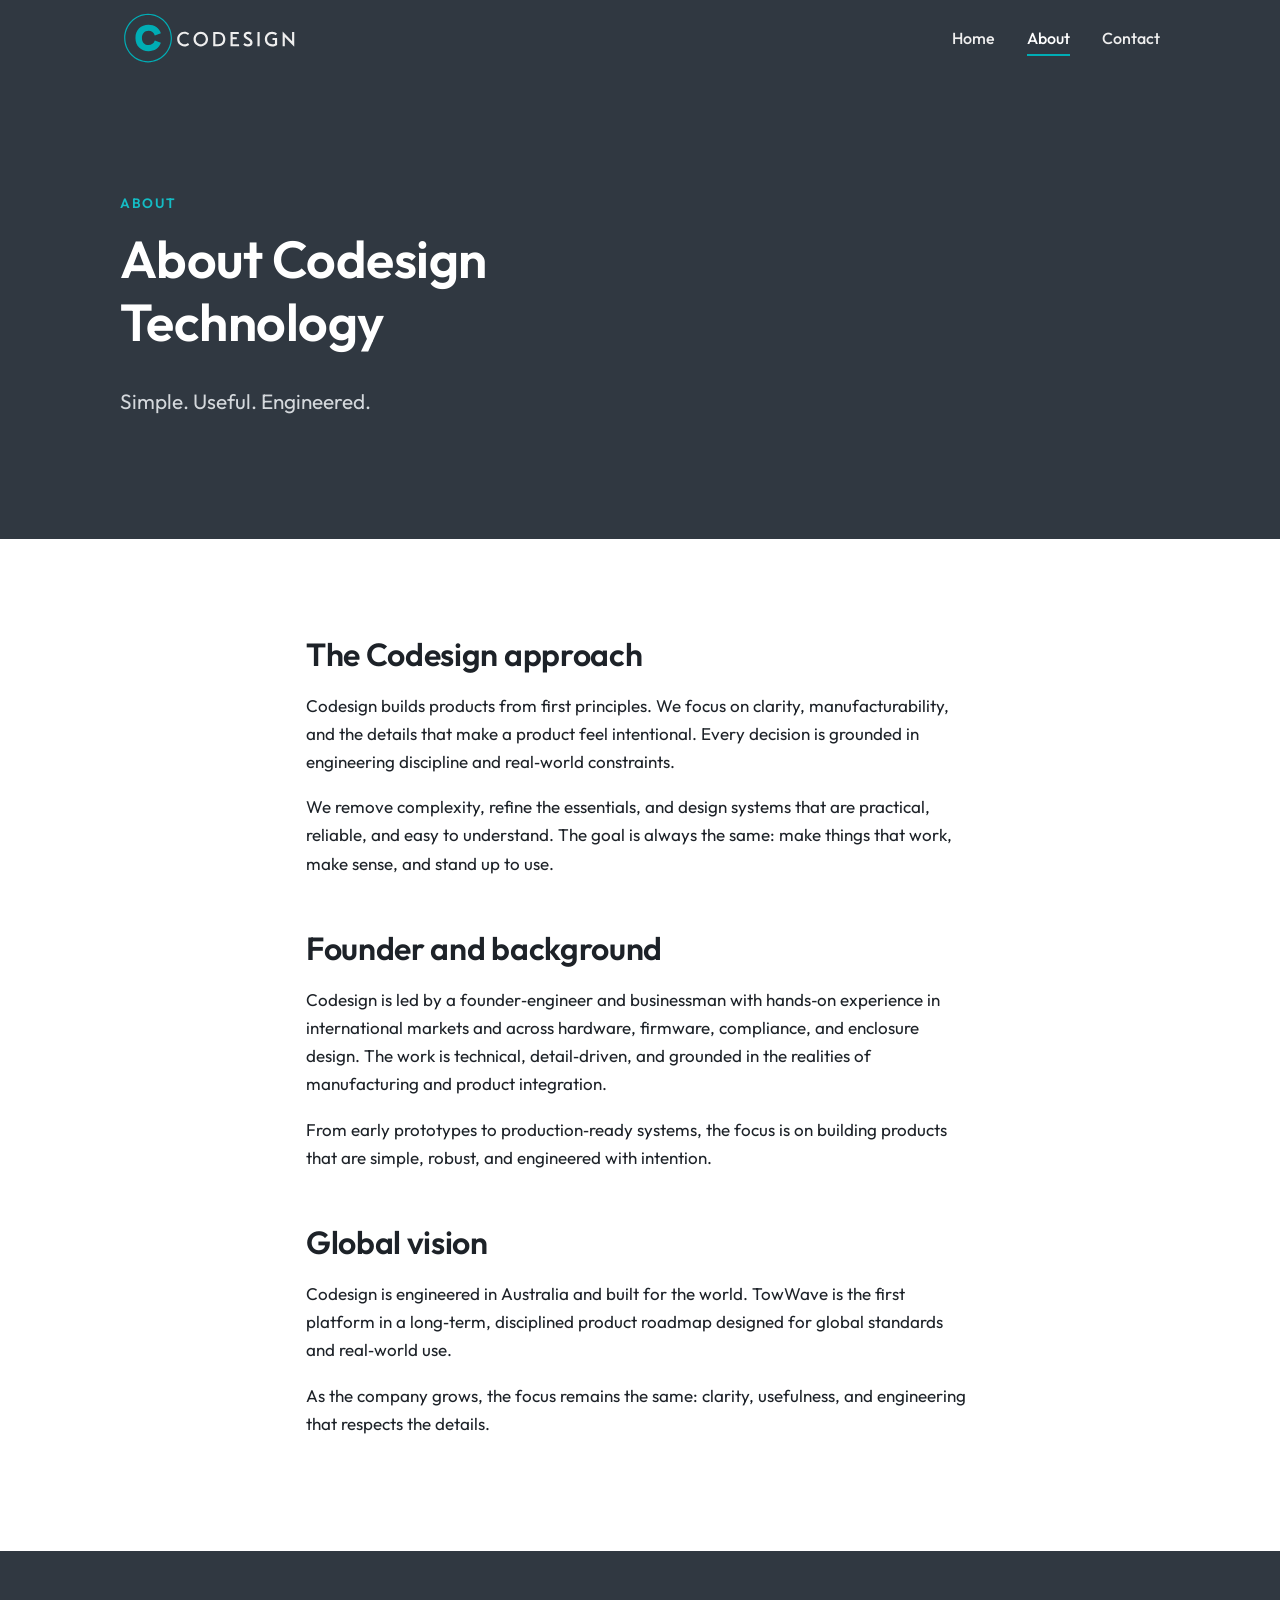
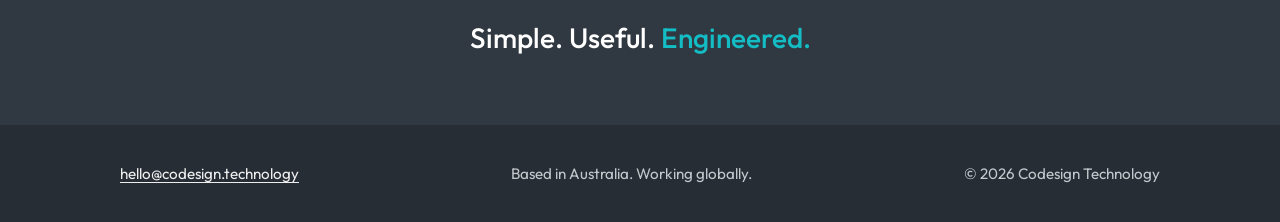
==== public/about/index.html @ b98c662e "Serve only public/ from the Worker and use the custom 404 page README, .gitignore and config were pu" ====
<!doctype html>
<html lang="en-AU">
<head>
  <meta charset="utf-8">
  <meta name="viewport" content="width=device-width, initial-scale=1">
  <title>About | Codesign Technology</title>
  <meta name="description" content="Codesign builds products from first principles, with a focus on clarity, manufacturability and engineering discipline. TowWave is our first platform.">
  <link rel="canonical" href="https://www.codesign.technology/about/">
  <meta name="theme-color" content="#303841">
  <link rel="icon" href="/favicon.ico" sizes="48x48">
  <link rel="icon" href="/favicon.svg" type="image/svg+xml">
  <link rel="apple-touch-icon" href="/apple-touch-icon.png">
  <link rel="manifest" href="/site.webmanifest">
  <link rel="preload" href="/assets/fonts/outfit-latin.woff2" as="font" type="font/woff2" crossorigin>
  <link rel="stylesheet" href="/assets/css/site.css">
  <script src="/assets/js/site.js" defer></script>
  <meta property="og:type" content="website">
  <meta property="og:site_name" content="Codesign Technology">
  <meta property="og:title" content="About | Codesign Technology">
  <meta property="og:description" content="Codesign builds products from first principles, with a focus on clarity, manufacturability and engineering discipline. TowWave is our first platform.">
  <meta property="og:url" content="https://www.codesign.technology/about/">
  <meta property="og:image" content="https://www.codesign.technology/og-image.png">
  <meta property="og:image:width" content="1200">
  <meta property="og:image:height" content="630">
  <meta property="og:locale" content="en_AU">
  <meta name="twitter:card" content="summary_large_image">
</head>
<body>
  <a class="skip-link" href="#main">Skip to content</a>
  <header class="site-header">
    <div class="wrap">
      <a class="brand" href="/" aria-label="Codesign Technology home">
        <img src="/assets/img/codesign-logo-dark-bg.svg" alt="Codesign" width="180" height="53">
      </a>
      <nav class="nav" aria-label="Main">
        <ul>
          <li><a href="/">Home</a></li>
          <li><a href="/about/" aria-current="page">About</a></li>
          <li><a href="/contact/">Contact</a></li>
        </ul>
      </nav>
    </div>
  </header>

  <main id="main">
    <section class="hero">
      <div class="wrap">
        <span class="eyebrow">About</span>
        <h1>About Codesign Technology</h1>
        <p class="lead">Simple. Useful. Engineered.</p>
      </div>
    </section>

    <section class="section">
      <div class="wrap prose">
        <h2>The Codesign approach</h2>
        <p>Codesign builds products from first principles. We focus on clarity, manufacturability, and the details that make a product feel intentional. Every decision is grounded in engineering discipline and real&#8209;world constraints.</p>
        <p>We remove complexity, refine the essentials, and design systems that are practical, reliable, and easy to understand. The goal is always the same: make things that work, make sense, and stand up to use.</p>

        <h2>Founder and background</h2>
        <p>Codesign is led by a founder&#8209;engineer and businessman with hands&#8209;on experience in international markets and across hardware, firmware, compliance, and enclosure design. The work is technical, detail&#8209;driven, and grounded in the realities of manufacturing and product integration.</p>
        <p>From early prototypes to production&#8209;ready systems, the focus is on building products that are simple, robust, and engineered with intention.</p>

        <h2>Global vision</h2>
        <p>Codesign is engineered in Australia and built for the world. TowWave is the first platform in a long&#8209;term, disciplined product roadmap designed for global standards and real&#8209;world use.</p>
        <p>As the company grows, the focus remains the same: clarity, usefulness, and engineering that respects the details.</p>
      </div>
    </section>

    <section class="band">
      <div class="wrap">
        <p>Simple. Useful. <span>Engineered.</span></p>
      </div>
    </section>
  </main>

  <footer class="site-footer">
    <div class="wrap">
      <p><a href="mailto:hello@codesign.technology">hello@codesign.technology</a></p>
      <p>Based in Australia. Working globally.</p>
      <p>&copy; <span data-year>2026</span> Codesign Technology</p>
    </div>
  </footer>
</body>
</html>
---- assets/css/site.css ----
/* Codesign Technology — site styles. Brand guide v1.0 (Nov 2026). */

@font-face {
  font-family: "Outfit";
  src: url("/assets/fonts/outfit-latin.woff2") format("woff2");
  font-weight: 100 900;
  font-style: normal;
  font-display: swap;
}

:root {
  --teal: #00adb5;
  --teal-dark: #00757b; /* brand teal darkened for small text on white/grey (WCAG AA) */
  --teal-light: #14bcc4; /* brand teal lifted for small text on slate (WCAG AA) */
  --slate: #303841;
  --slate-deep: #262d34;
  --grey: #eeeeee;
  --ink: #1d2228;
  --muted: #5b646e;
  --white: #ffffff;
  --radius: 10px;
  --max: 1120px;
  --gutter: clamp(16px, 4vw, 40px);
  --font: "Outfit", "Century Gothic", system-ui, -apple-system, "Segoe UI", sans-serif;
}

*, *::before, *::after { box-sizing: border-box; }

html { -webkit-text-size-adjust: 100%; scroll-behavior: smooth; }
@media (prefers-reduced-motion: reduce) { html { scroll-behavior: auto; } }

body {
  margin: 0;
  font-family: var(--font);
  font-size: 1.0625rem;
  line-height: 1.65;
  color: var(--ink);
  background: var(--white);
  display: flex;
  flex-direction: column;
  min-height: 100vh;
}

main { flex: 1; }

img, svg { max-width: 100%; height: auto; display: block; }

h1, h2, h3 { line-height: 1.2; font-weight: 600; letter-spacing: -0.01em; margin: 0 0 0.6em; }
h1 { font-size: clamp(2rem, 5vw, 3.25rem); }
h2 { font-size: clamp(1.5rem, 3vw, 2rem); }
h3 { font-size: 1.2rem; }
p { margin: 0 0 1em; }

a { color: var(--teal-dark); text-underline-offset: 3px; }
a:hover { color: var(--slate); }

:focus-visible { outline: 3px solid var(--teal); outline-offset: 3px; border-radius: 4px; }

.skip-link {
  position: absolute; left: -9999px; top: 0;
  background: var(--teal); color: var(--slate); padding: 8px 14px; z-index: 10; font-weight: 600;
}
.skip-link:focus { left: 16px; top: 12px; }

.wrap { max-width: var(--max); margin: 0 auto; padding: 0 var(--gutter); }

/* ---------- Header ---------- */
.site-header { background: var(--slate); color: var(--grey); }
.site-header .wrap {
  display: flex; align-items: center; justify-content: space-between;
  gap: 16px; min-height: 76px; flex-wrap: wrap;
}
.brand { display: block; width: 180px; flex-shrink: 0; }
.brand img { width: 100%; }

.nav ul { list-style: none; display: flex; gap: clamp(14px, 3vw, 32px); margin: 0; padding: 0; }
.nav a {
  color: var(--grey); text-decoration: none; font-weight: 500; font-size: 1rem;
  padding: 6px 0; border-bottom: 2px solid transparent;
}
.nav a:hover { color: var(--white); border-bottom-color: var(--teal); }
.nav a[aria-current="page"] { color: var(--white); border-bottom-color: var(--teal); }

/* ---------- Hero ---------- */
.hero { background: var(--slate); color: var(--grey); padding: clamp(48px, 9vw, 112px) 0 clamp(56px, 10vw, 120px); }
.hero h1 { color: var(--white); max-width: 18ch; }
.hero .eyebrow { color: var(--teal-light); }
.hero .lead { font-size: clamp(1.1rem, 2vw, 1.3rem); max-width: 60ch; color: #d4d8dc; margin-bottom: 0; }
.eyebrow {
  display: inline-block; color: var(--teal-dark); font-weight: 600; letter-spacing: 0.12em;
  text-transform: uppercase; font-size: 0.85rem; margin-bottom: 14px;
}

/* ---------- Sections ---------- */
.section { padding: clamp(56px, 8vw, 96px) 0; }
.section--grey { background: var(--grey); }
.section-head { max-width: 62ch; margin-bottom: clamp(28px, 4vw, 44px); }
.section-head p { color: var(--muted); }

.prose { max-width: 68ch; }
.prose h2 { margin-top: 1.6em; }
.prose h2:first-child { margin-top: 0; }

/* ---------- TowWave feature ---------- */
.feature {
  display: grid; grid-template-columns: minmax(0, 5fr) minmax(0, 7fr);
  gap: clamp(28px, 5vw, 64px); align-items: center;
}
.feature-logo {
  background: var(--white); border-radius: var(--radius); padding: clamp(24px, 4vw, 44px);
  box-shadow: 0 1px 2px rgba(48, 56, 65, 0.06), 0 8px 24px rgba(48, 56, 65, 0.08);
}
.feature-logo img { width: 100%; max-width: 360px; margin: 0 auto; }
.feature .note { color: var(--muted); font-size: 0.95rem; margin-top: 1.25em; }
@media (max-width: 760px) { .feature { grid-template-columns: 1fr; } }

/* ---------- Capabilities ---------- */
.cards { display: grid; grid-template-columns: repeat(auto-fit, minmax(240px, 1fr)); gap: 20px; }
.card {
  border: 1px solid #dfe2e5; border-radius: var(--radius); padding: 26px 24px;
  background: var(--white); border-top: 3px solid var(--teal);
}
.card h3 { margin-bottom: 0.4em; color: var(--slate); }
.card p { margin: 0; color: var(--muted); font-size: 1rem; }

/* ---------- Statement band ---------- */
.band { background: var(--slate); color: var(--white); text-align: center; padding: clamp(40px, 6vw, 64px) 0; }
.band p { font-size: clamp(1.25rem, 2.6vw, 1.75rem); font-weight: 500; margin: 0; }
.band span { color: var(--teal-light); }

/* ---------- Buttons ---------- */
.btn {
  display: inline-block; background: var(--teal); color: var(--slate); font: inherit; font-weight: 600;
  font-size: 1.1875rem; /* 19px semibold = WCAG large text; slate on teal is 4.3:1 */
  border: 0; border-radius: 999px; padding: 12px 28px; cursor: pointer; text-decoration: none;
  transition: background-color 0.15s ease;
}
.btn:hover { background: #12c3cb; color: var(--slate); }
.btn[disabled] { opacity: 0.6; cursor: progress; }

/* ---------- Contact ---------- */
.contact-grid {
  display: grid; grid-template-columns: minmax(0, 4fr) minmax(0, 7fr); gap: clamp(28px, 5vw, 64px);
}
@media (max-width: 820px) { .contact-grid { grid-template-columns: 1fr; } }
.contact-aside p { color: var(--muted); }

.form { display: grid; grid-template-columns: 1fr 1fr; gap: 18px 20px; }
.form .full { grid-column: 1 / -1; }
@media (max-width: 560px) { .form { grid-template-columns: 1fr; } }
.field label { display: block; font-weight: 500; margin-bottom: 6px; font-size: 0.95rem; }
.field .req { color: var(--teal-dark); }
.field input, .field textarea {
  width: 100%; font: inherit; font-size: 1rem; color: var(--ink); background: var(--white);
  border: 1px solid #c6ccd2; border-radius: 8px; padding: 12px 14px;
}
.field textarea { min-height: 160px; resize: vertical; }
.field input:focus, .field textarea:focus { border-color: var(--teal); outline: 2px solid rgba(0, 173, 181, 0.35); outline-offset: 0; }
.hp { position: absolute !important; left: -9999px !important; width: 1px; height: 1px; overflow: hidden; }
.privacy { font-size: 0.875rem; color: var(--muted); margin: 0; }
.form-status { margin: 0; font-weight: 500; min-height: 1.5em; }
.form-status.ok { color: #1f7a45; }
.form-status.err { color: #b3261e; }

/* ---------- Footer ---------- */
.site-footer { background: var(--slate-deep); color: #c3c8cd; font-size: 0.95rem; padding: 36px 0; }
.site-footer .wrap { display: flex; flex-wrap: wrap; gap: 12px 32px; justify-content: space-between; align-items: center; }
.site-footer a { color: var(--grey); }
.site-footer a:hover { color: var(--teal); }
.site-footer p { margin: 0; }
.on-dark { color: var(--teal-light); }
.on-dark:hover { color: var(--white); }
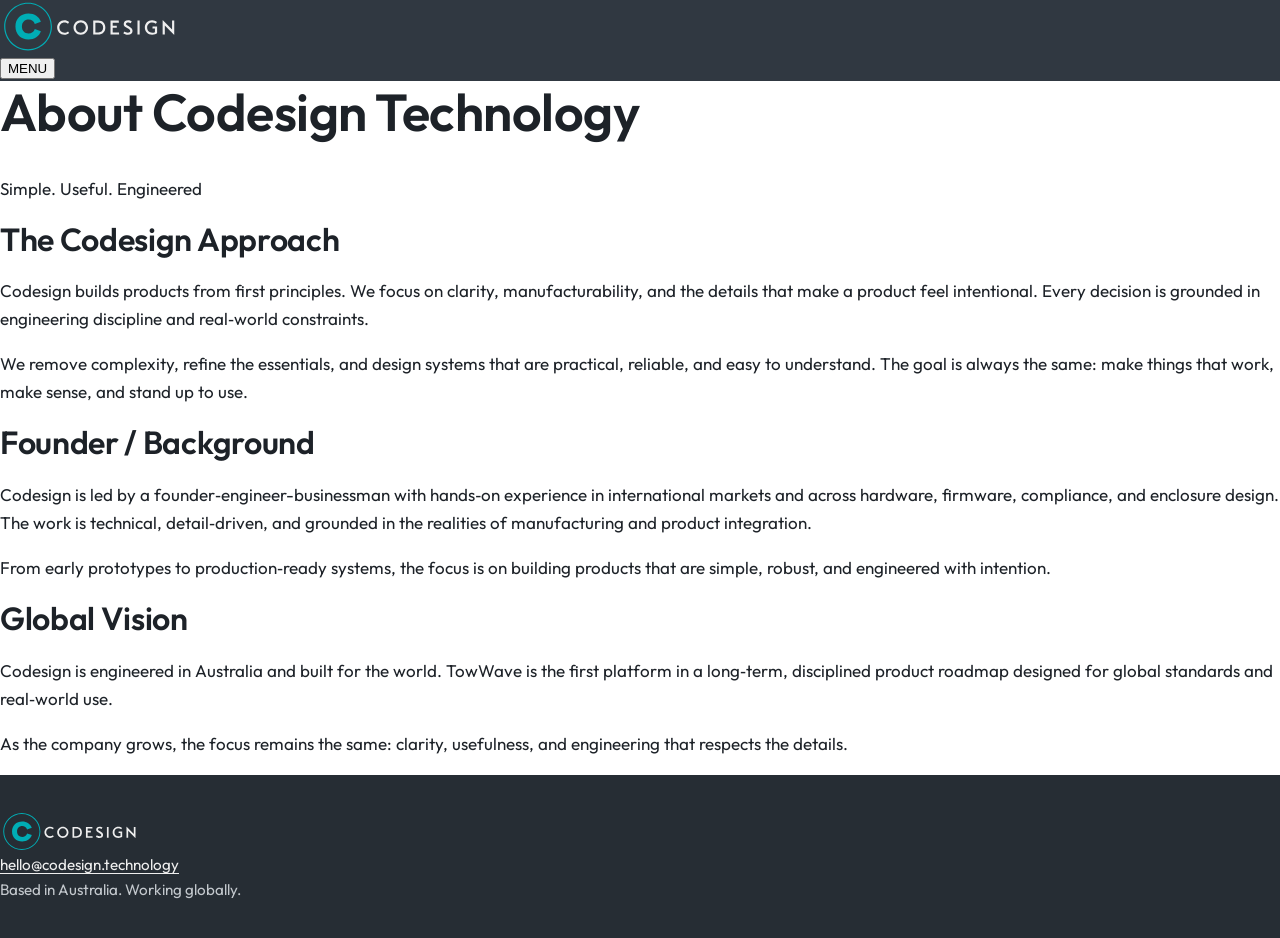
==== commit 46dd1567: "Match the original Wix layout, sizes and spacing All-black single-column layout measured from the li" ====
--- a/public/about/index.html
+++ b/public/about/index.html
@@ -6,7 +6,7 @@
   <title>About | Codesign Technology</title>
   <meta name="description" content="Codesign builds products from first principles, with a focus on clarity, manufacturability and engineering discipline. TowWave is our first platform.">
   <link rel="canonical" href="https://www.codesign.technology/about/">
-  <meta name="theme-color" content="#303841">
+  <meta name="theme-color" content="#000000">
   <link rel="icon" href="/favicon.ico" sizes="48x48">
   <link rel="icon" href="/favicon.svg" type="image/svg+xml">
   <link rel="apple-touch-icon" href="/apple-touch-icon.png">
@@ -28,58 +28,47 @@
 <body>
   <a class="skip-link" href="#main">Skip to content</a>
   <header class="site-header">
-    <div class="wrap">
-      <a class="brand" href="/" aria-label="Codesign Technology home">
-        <img src="/assets/img/codesign-logo-dark-bg.svg" alt="Codesign" width="180" height="53">
-      </a>
-      <nav class="nav" aria-label="Main">
-        <ul>
+    <a class="brand" href="/" aria-label="Codesign Technology home">
+      <img src="/assets/img/codesign-logo-dark-bg.svg" alt="Codesign" width="180" height="53">
+    </a>
+    <button class="menu-toggle" type="button" aria-expanded="false" aria-controls="site-menu">MENU</button>
+    <nav class="menu" id="site-menu" aria-label="Main" hidden>
+      <button class="menu-close" type="button" aria-label="Close menu">
+        <svg viewBox="0 0 24 24" width="24" height="24" aria-hidden="true"><path d="M4 4l16 16M20 4L4 20" stroke="currentColor" stroke-width="1.6" fill="none"/></svg>
+      </button>
+      <ul>
           <li><a href="/">Home</a></li>
+          <li><a href="/contact/">Contact</a></li>
           <li><a href="/about/" aria-current="page">About</a></li>
-          <li><a href="/contact/">Contact</a></li>
-        </ul>
-      </nav>
-    </div>
+      </ul>
+    </nav>
   </header>
 
   <main id="main">
-    <section class="hero">
-      <div class="wrap">
-        <span class="eyebrow">About</span>
-        <h1>About Codesign Technology</h1>
-        <p class="lead">Simple. Useful. Engineered.</p>
-      </div>
-    </section>
+    <section class="about">
+      <div class="container">
+        <h1 class="about-title">About Codesign Technology</h1>
+        <p class="about-tag">Simple. Useful. Engineered</p>
 
-    <section class="section">
-      <div class="wrap prose">
-        <h2>The Codesign approach</h2>
+        <h2>The Codesign Approach</h2>
         <p>Codesign builds products from first principles. We focus on clarity, manufacturability, and the details that make a product feel intentional. Every decision is grounded in engineering discipline and real&#8209;world constraints.</p>
         <p>We remove complexity, refine the essentials, and design systems that are practical, reliable, and easy to understand. The goal is always the same: make things that work, make sense, and stand up to use.</p>
 
-        <h2>Founder and background</h2>
-        <p>Codesign is led by a founder&#8209;engineer and businessman with hands&#8209;on experience in international markets and across hardware, firmware, compliance, and enclosure design. The work is technical, detail&#8209;driven, and grounded in the realities of manufacturing and product integration.</p>
+        <h2>Founder / Background</h2>
+        <p>Codesign is led by a founder&#8209;engineer-businessman with hands&#8209;on experience in international markets and across hardware, firmware, compliance, and enclosure design. The work is technical, detail&#8209;driven, and grounded in the realities of manufacturing and product integration.</p>
         <p>From early prototypes to production&#8209;ready systems, the focus is on building products that are simple, robust, and engineered with intention.</p>
 
-        <h2>Global vision</h2>
+        <h2>Global Vision</h2>
         <p>Codesign is engineered in Australia and built for the world. TowWave is the first platform in a long&#8209;term, disciplined product roadmap designed for global standards and real&#8209;world use.</p>
         <p>As the company grows, the focus remains the same: clarity, usefulness, and engineering that respects the details.</p>
-      </div>
-    </section>
-
-    <section class="band">
-      <div class="wrap">
-        <p>Simple. Useful. <span>Engineered.</span></p>
       </div>
     </section>
   </main>
 
   <footer class="site-footer">
-    <div class="wrap">
-      <p><a href="mailto:hello@codesign.technology">hello@codesign.technology</a></p>
-      <p>Based in Australia. Working globally.</p>
-      <p>&copy; <span data-year>2026</span> Codesign Technology</p>
-    </div>
+    <img src="/assets/img/codesign-logo-dark-bg.svg" alt="Codesign" width="140" height="41" loading="lazy">
+    <p class="footer-email"><a href="mailto:hello@codesign.technology">hello@codesign.technology</a></p>
+    <p class="footer-place">Based in Australia. Working globally.</p>
   </footer>
 </body>
 </html>
